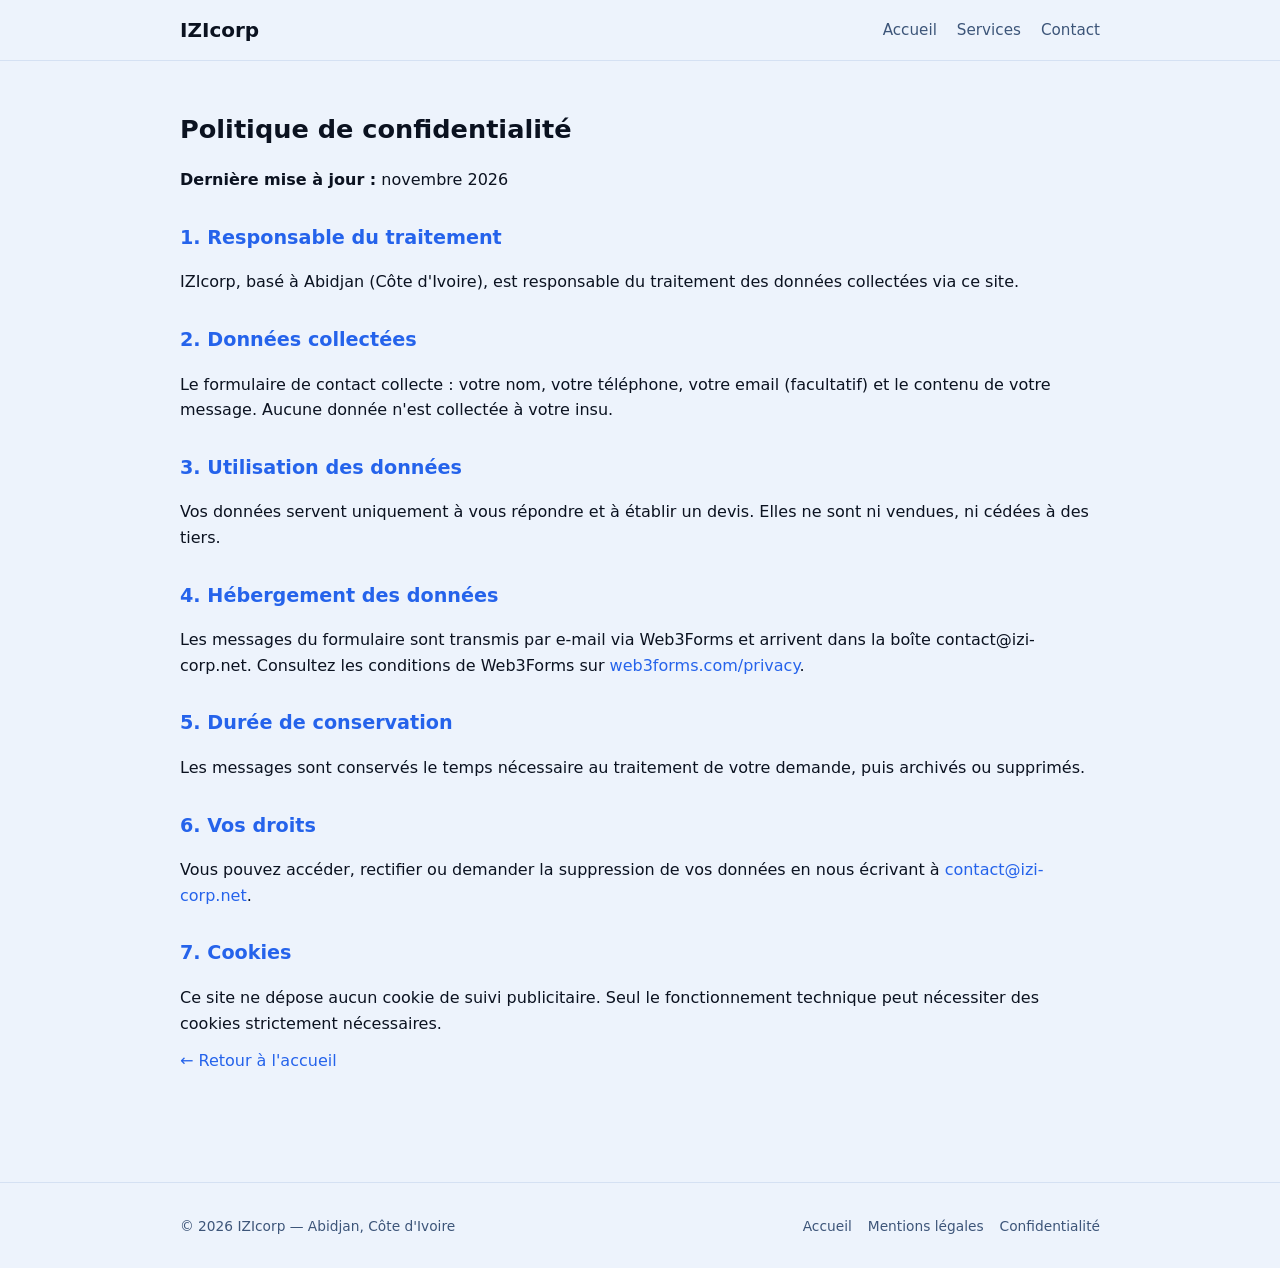
==== confidentialite.html @ 33fa0ab0 "Ajoute mentions légales et politique de confidentialité" ====
<!DOCTYPE html>
<html lang="fr">
<head>
<meta charset="utf-8">
<meta name="viewport" content="width=device-width,initial-scale=1">
<title>Confidentialité — IZIcorp</title>
<meta name="color-scheme" content="light">
<link rel="stylesheet" href="style.css">
<link rel="icon" href="IZIcorp-logo/favicon/favicon.ico" sizes="any">
</head>
<body>
<header class="site-head">
<div class="wrap row">
<a class="logo" href="/">IZIcorp</a>
<nav><a href="/">Accueil</a><a href="#services">Services</a><a href="#contact">Contact</a></nav>
</div>
</header>
<main class="wrap legal">
<h1>Politique de confidentialité</h1>
<p><strong>Dernière mise à jour :</strong> novembre 2026</p>
<h2>1. Responsable du traitement</h2>
<p>IZIcorp, basé à Abidjan (Côte d'Ivoire), est responsable du traitement des données collectées via ce site.</p>
<h2>2. Données collectées</h2>
<p>Le formulaire de contact collecte : votre nom, votre téléphone, votre email (facultatif) et le contenu de votre message. Aucune donnée n'est collectée à votre insu.</p>
<h2>3. Utilisation des données</h2>
<p>Vos données servent uniquement à vous répondre et à établir un devis. Elles ne sont ni vendues, ni cédées à des tiers.</p>
<h2>4. Hébergement des données</h2>
<p>Les messages du formulaire sont transmis par e-mail via Web3Forms et arrivent dans la boîte contact@izi-corp.net. Consultez les conditions de Web3Forms sur <a href="https://www.web3forms.com/privacy" target="_blank" rel="noopener">web3forms.com/privacy</a>.</p>
<h2>5. Durée de conservation</h2>
<p>Les messages sont conservés le temps nécessaire au traitement de votre demande, puis archivés ou supprimés.</p>
<h2>6. Vos droits</h2>
<p>Vous pouvez accéder, rectifier ou demander la suppression de vos données en nous écrivant à <a href="mailto:contact@izi-corp.net">contact@izi-corp.net</a>.</p>
<h2>7. Cookies</h2>
<p>Ce site ne dépose aucun cookie de suivi publicitaire. Seul le fonctionnement technique peut nécessiter des cookies strictement nécessaires.</p>
<p><a href="/">← Retour à l'accueil</a></p>
</main>
<footer>
<div class="wrap">
<span>© 2026 IZIcorp — Abidjan, Côte d'Ivoire</span>
<nav aria-label="Pied de page"><a href="/">Accueil</a><a href="mentions-legales.html">Mentions légales</a><a href="confidentialite.html">Confidentialité</a></nav>
</div>
</footer>
</body>
</html>
---- style.css ----
:root{
--bg:#EDF3FC;
--ink:#0B1220;
--muted:#3D5579;
--line:#D5E1F3;
--blue:#2563EB;
--teal:#14B8A6;
--night:#0B1220;
}
*{-ms-overflow-style:none;scrollbar-width:none}
html{box-sizing:border-box}
*,*:before,*:after{box-sizing:inherit}
body{margin:0;font-family:system-ui,-apple-system,Segoe UI,Roboto,sans-serif;background:var(--bg);color:var(--ink);line-height:1.6}
a{color:var(--blue);text-decoration:none}
a:hover{text-decoration:underline}
.site-head{position:sticky;top:0;z-index:40;background:rgba(237,243,252,.92);border-bottom:1px solid var(--line)}
.site-head .wrap{display:flex;align-items:center;justify-content:space-between;padding:14px 20px;max-width:960px;margin:0 auto}
.site-head .logo{font-weight:700;font-size:1.25rem;color:var(--ink);text-decoration:none}
.site-head nav a{margin-left:20px;color:var(--muted);font-size:.95rem;text-decoration:none}
.site-head nav a:hover{color:var(--blue)}
.wrap{max-width:960px;margin:0 auto;padding:0 20px}
main.legal{padding:48px 20px}
main.legal h1{font-size:1.6rem;margin-top:0;color:var(--ink)}
main.legal h2{font-size:1.2rem;color:var(--blue);margin-top:30px}
main.legal p{margin:12px 0;color:var(--ink)}
main.legal .note{font-size:.9rem;color:var(--muted);margin-top:24px}
footer{margin-top:48px;padding:30px 0;border-top:1px solid var(--line)}
footer .wrap{display:flex;justify-content:space-between;align-items:center;flex-wrap:wrap;gap:12px}
footer span{font-size:.86rem;color:var(--muted)}
footer nav a{margin-left:16px;color:var(--muted);font-size:.86rem;text-decoration:none}
footer nav a:hover{color:var(--blue)}
@media (max-width:640px){footer .wrap{flex-direction:column;align-items:flex-start}footer nav a{margin-left:0;margin-top:8px;display:block}}
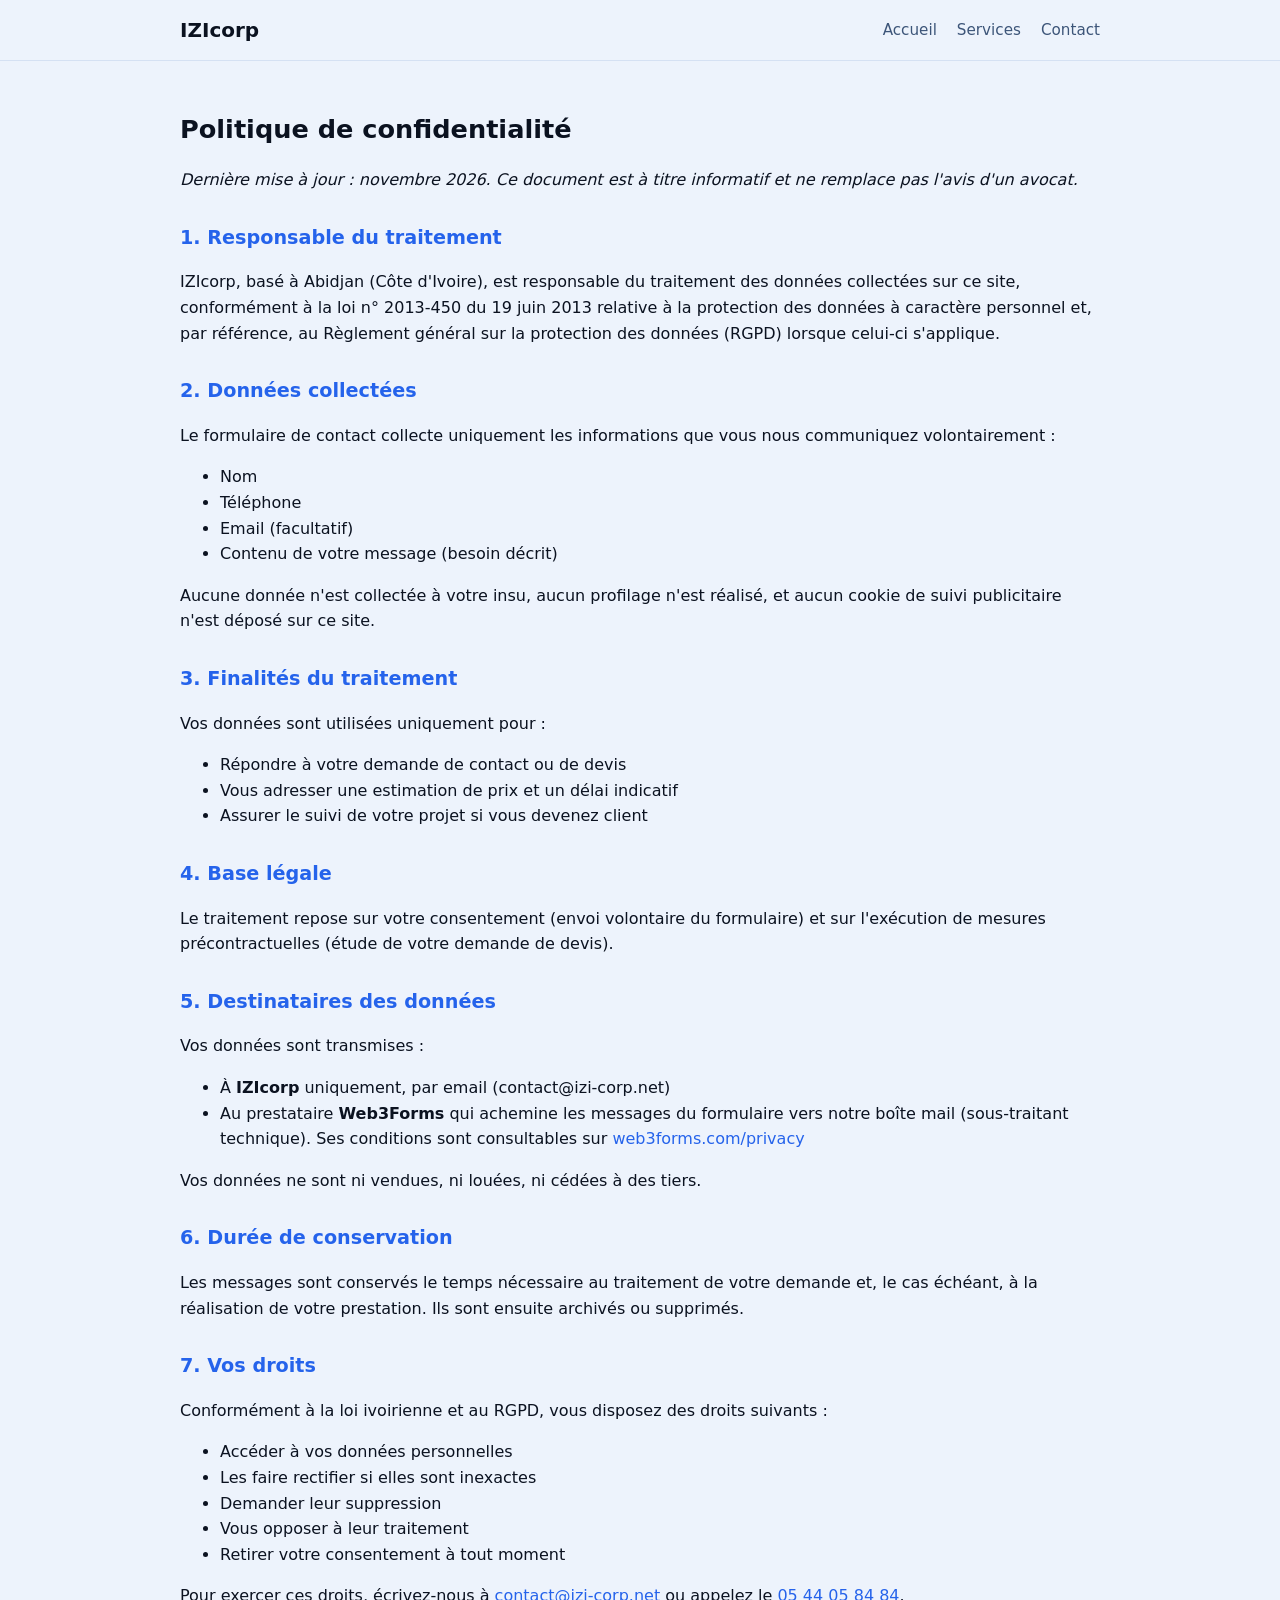
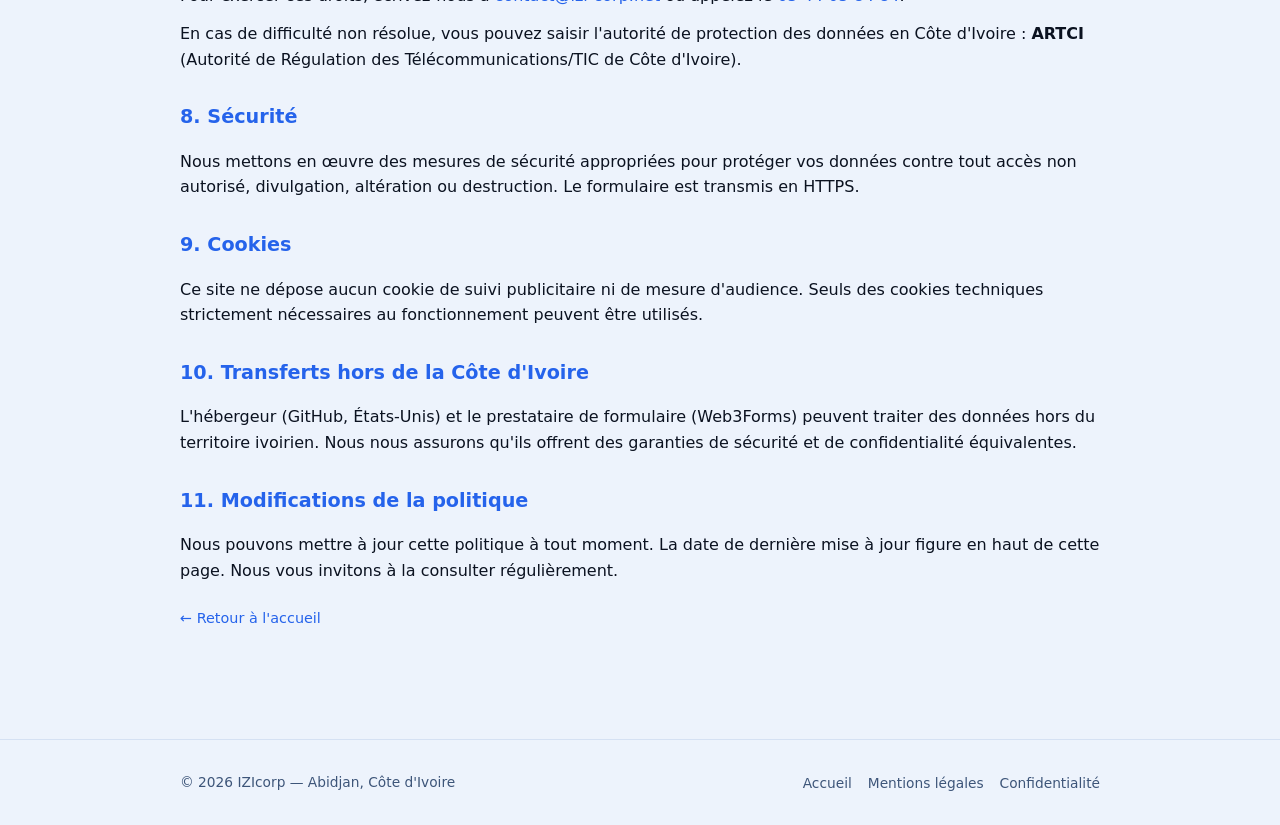
==== commit b1776ac5: "Mentions légales et confidentialité : pages complètes (LCEN, loi 2013-450 CI, RGPD)" ====
--- a/confidentialite.html
+++ b/confidentialite.html
@@ -17,22 +17,68 @@
 </header>
 <main class="wrap legal">
 <h1>Politique de confidentialité</h1>
-<p><strong>Dernière mise à jour :</strong> novembre 2026</p>
+<p><em>Dernière mise à jour : novembre 2026. Ce document est à titre informatif et ne remplace pas l'avis d'un avocat.</em></p>
+
 <h2>1. Responsable du traitement</h2>
-<p>IZIcorp, basé à Abidjan (Côte d'Ivoire), est responsable du traitement des données collectées via ce site.</p>
+<p>IZIcorp, basé à Abidjan (Côte d'Ivoire), est responsable du traitement des données collectées sur ce site, conformément à la loi n° 2013-450 du 19 juin 2013 relative à la protection des données à caractère personnel et, par référence, au Règlement général sur la protection des données (RGPD) lorsque celui-ci s'applique.</p>
+
 <h2>2. Données collectées</h2>
-<p>Le formulaire de contact collecte : votre nom, votre téléphone, votre email (facultatif) et le contenu de votre message. Aucune donnée n'est collectée à votre insu.</p>
-<h2>3. Utilisation des données</h2>
-<p>Vos données servent uniquement à vous répondre et à établir un devis. Elles ne sont ni vendues, ni cédées à des tiers.</p>
-<h2>4. Hébergement des données</h2>
-<p>Les messages du formulaire sont transmis par e-mail via Web3Forms et arrivent dans la boîte contact@izi-corp.net. Consultez les conditions de Web3Forms sur <a href="https://www.web3forms.com/privacy" target="_blank" rel="noopener">web3forms.com/privacy</a>.</p>
-<h2>5. Durée de conservation</h2>
-<p>Les messages sont conservés le temps nécessaire au traitement de votre demande, puis archivés ou supprimés.</p>
-<h2>6. Vos droits</h2>
-<p>Vous pouvez accéder, rectifier ou demander la suppression de vos données en nous écrivant à <a href="mailto:contact@izi-corp.net">contact@izi-corp.net</a>.</p>
-<h2>7. Cookies</h2>
-<p>Ce site ne dépose aucun cookie de suivi publicitaire. Seul le fonctionnement technique peut nécessiter des cookies strictement nécessaires.</p>
-<p><a href="/">← Retour à l'accueil</a></p>
+<p>Le formulaire de contact collecte uniquement les informations que vous nous communiquez volontairement :</p>
+<ul>
+<li>Nom</li>
+<li>Téléphone</li>
+<li>Email (facultatif)</li>
+<li>Contenu de votre message (besoin décrit)</li>
+</ul>
+<p>Aucune donnée n'est collectée à votre insu, aucun profilage n'est réalisé, et aucun cookie de suivi publicitaire n'est déposé sur ce site.</p>
+
+<h2>3. Finalités du traitement</h2>
+<p>Vos données sont utilisées uniquement pour :</p>
+<ul>
+<li>Répondre à votre demande de contact ou de devis</li>
+<li>Vous adresser une estimation de prix et un délai indicatif</li>
+<li>Assurer le suivi de votre projet si vous devenez client</li>
+</ul>
+
+<h2>4. Base légale</h2>
+<p>Le traitement repose sur votre consentement (envoi volontaire du formulaire) et sur l'exécution de mesures précontractuelles (étude de votre demande de devis).</p>
+
+<h2>5. Destinataires des données</h2>
+<p>Vos données sont transmises :</p>
+<ul>
+<li>À <strong>IZIcorp</strong> uniquement, par email (contact@izi-corp.net)</li>
+<li>Au prestataire <strong>Web3Forms</strong> qui achemine les messages du formulaire vers notre boîte mail (sous-traitant technique). Ses conditions sont consultables sur <a href="https://www.web3forms.com/privacy" target="_blank" rel="noopener">web3forms.com/privacy</a></li>
+</ul>
+<p>Vos données ne sont ni vendues, ni louées, ni cédées à des tiers.</p>
+
+<h2>6. Durée de conservation</h2>
+<p>Les messages sont conservés le temps nécessaire au traitement de votre demande et, le cas échéant, à la réalisation de votre prestation. Ils sont ensuite archivés ou supprimés.</p>
+
+<h2>7. Vos droits</h2>
+<p>Conformément à la loi ivoirienne et au RGPD, vous disposez des droits suivants :</p>
+<ul>
+<li>Accéder à vos données personnelles</li>
+<li>Les faire rectifier si elles sont inexactes</li>
+<li>Demander leur suppression</li>
+<li>Vous opposer à leur traitement</li>
+<li>Retirer votre consentement à tout moment</li>
+</ul>
+<p>Pour exercer ces droits, écrivez-nous à <a href="mailto:contact@izi-corp.net">contact@izi-corp.net</a> ou appelez le <a href="tel:+2250544058484">05 44 05 84 84</a>.</p>
+<p>En cas de difficulté non résolue, vous pouvez saisir l'autorité de protection des données en Côte d'Ivoire : <strong>ARTCI</strong> (Autorité de Régulation des Télécommunications/TIC de Côte d'Ivoire).</p>
+
+<h2>8. Sécurité</h2>
+<p>Nous mettons en œuvre des mesures de sécurité appropriées pour protéger vos données contre tout accès non autorisé, divulgation, altération ou destruction. Le formulaire est transmis en HTTPS.</p>
+
+<h2>9. Cookies</h2>
+<p>Ce site ne dépose aucun cookie de suivi publicitaire ni de mesure d'audience. Seuls des cookies techniques strictement nécessaires au fonctionnement peuvent être utilisés.</p>
+
+<h2>10. Transferts hors de la Côte d'Ivoire</h2>
+<p>L'hébergeur (GitHub, États-Unis) et le prestataire de formulaire (Web3Forms) peuvent traiter des données hors du territoire ivoirien. Nous nous assurons qu'ils offrent des garanties de sécurité et de confidentialité équivalentes.</p>
+
+<h2>11. Modifications de la politique</h2>
+<p>Nous pouvons mettre à jour cette politique à tout moment. La date de dernière mise à jour figure en haut de cette page. Nous vous invitons à la consulter régulièrement.</p>
+
+<p class="note"><a href="/">← Retour à l'accueil</a></p>
 </main>
 <footer>
 <div class="wrap">
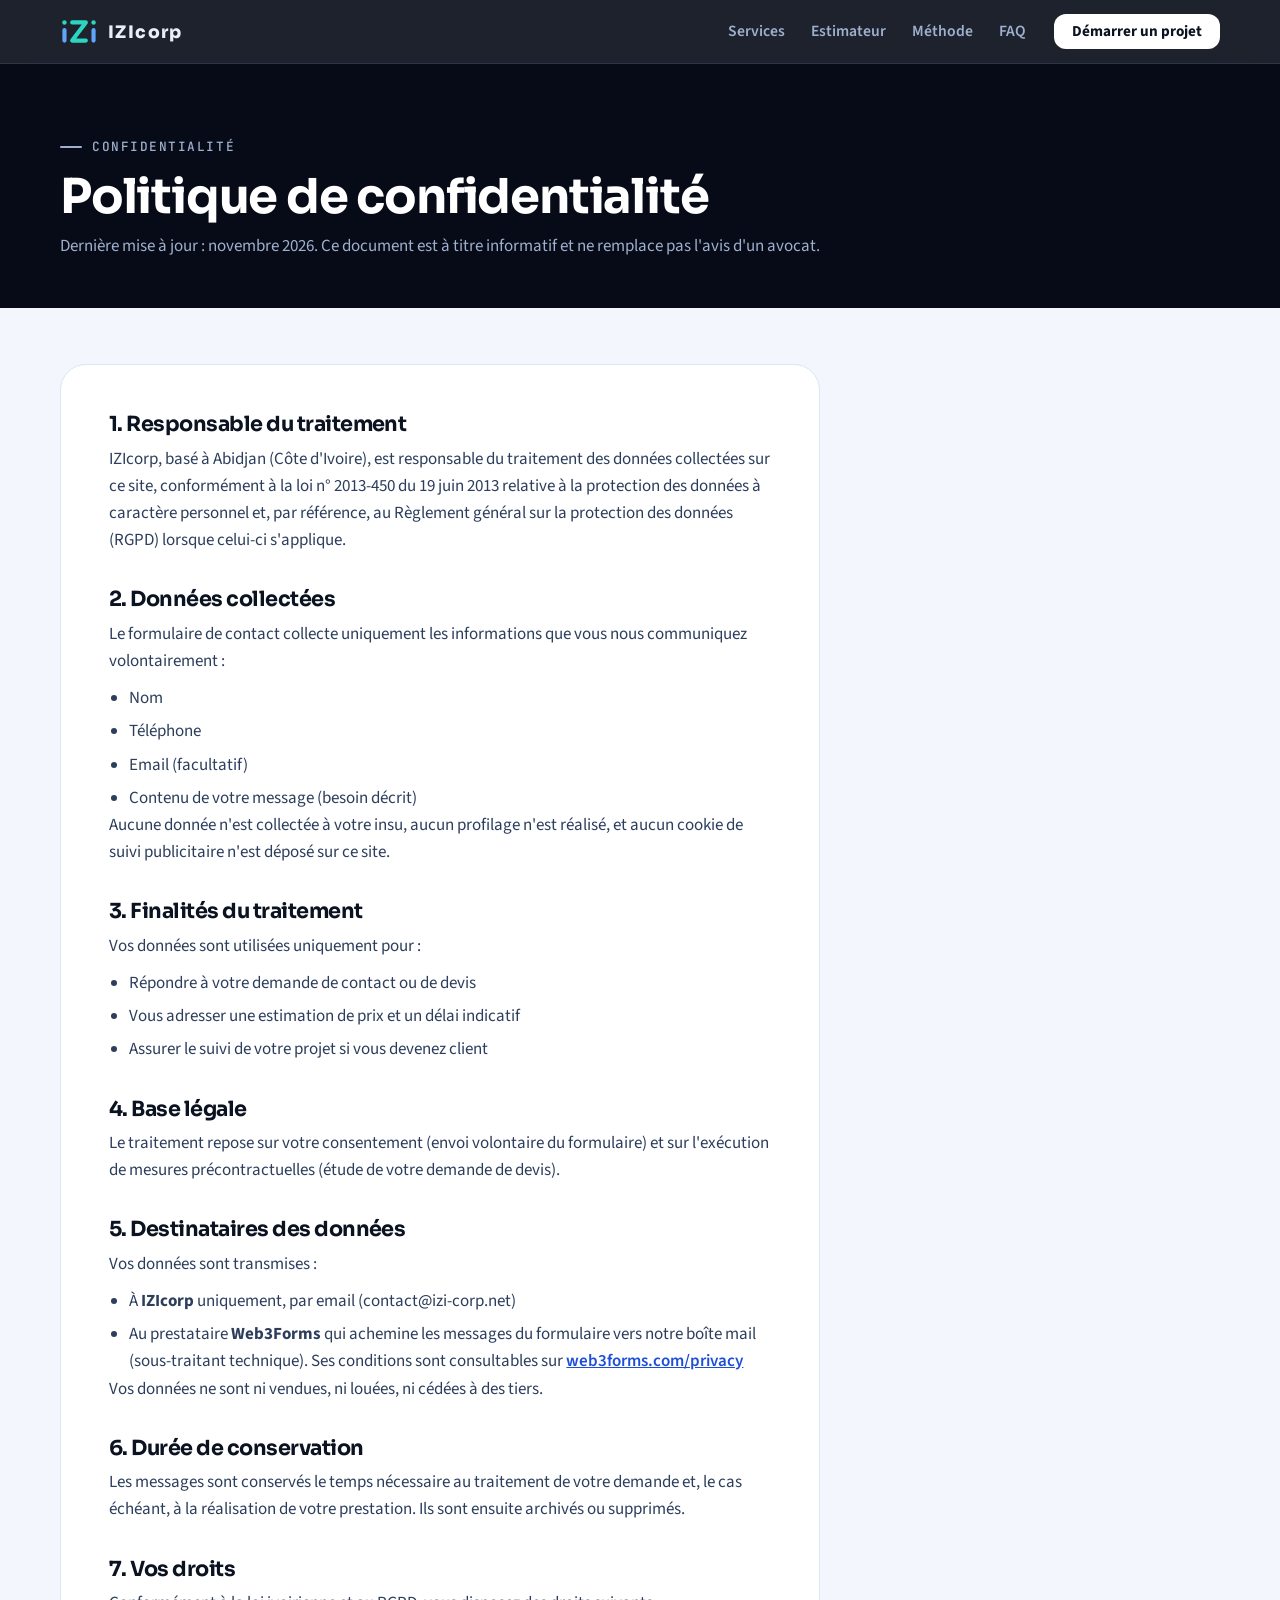
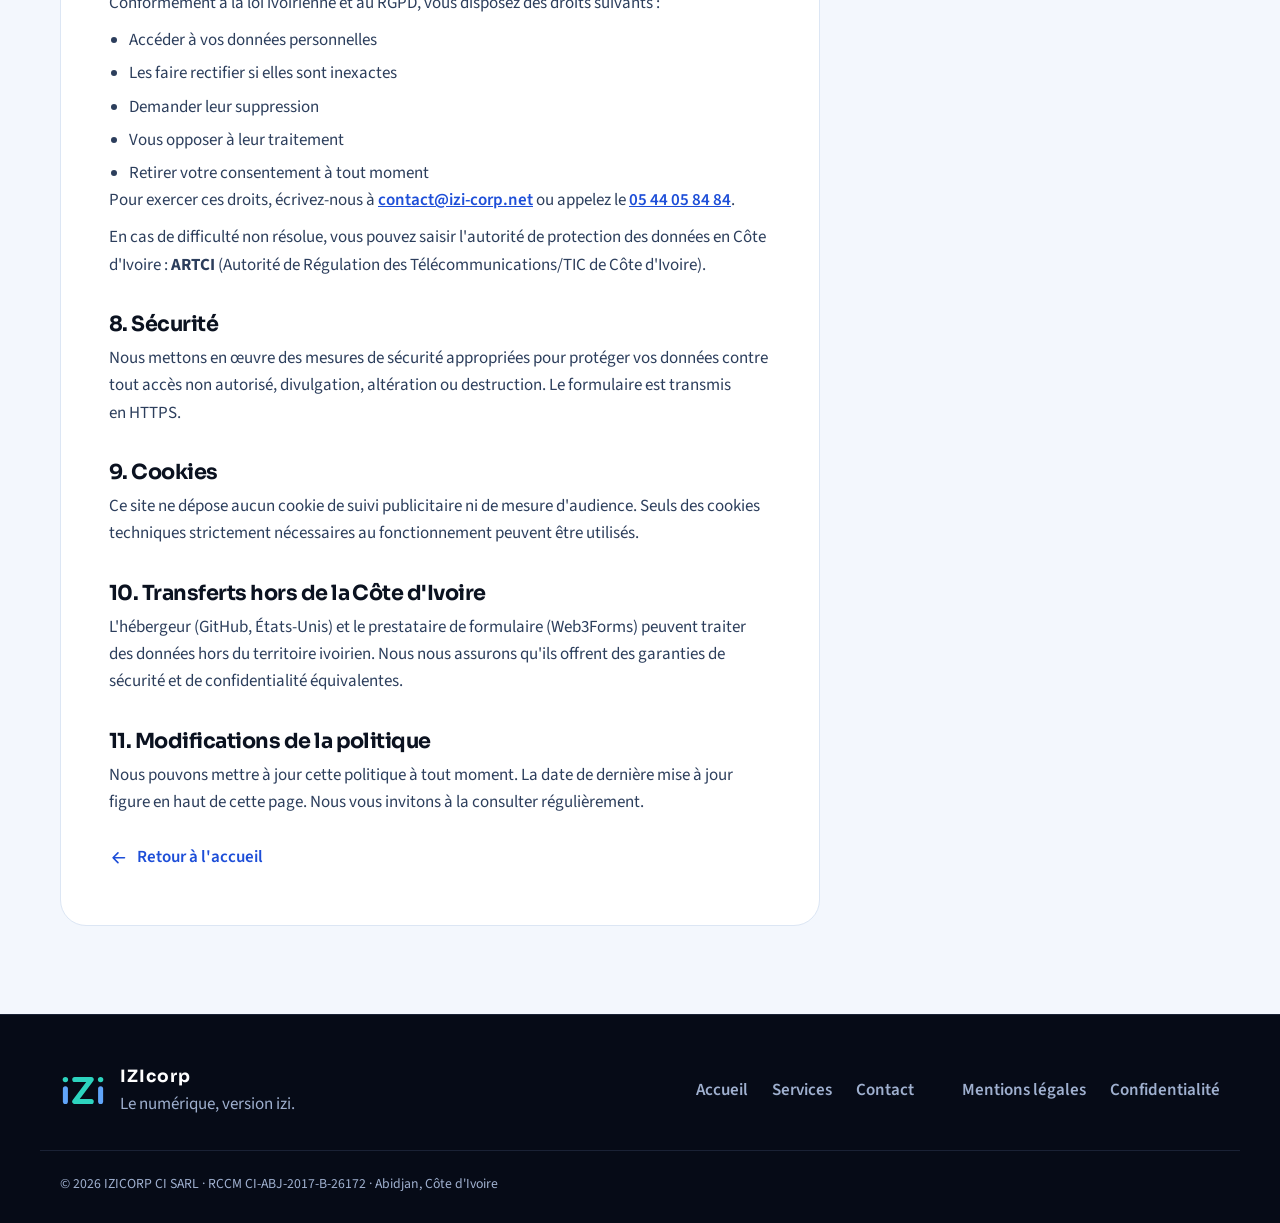
==== commit b8dfb8b1: "Refonte v2 du site vitrine IZIcorp Nouveau design (hero animé, services en mosaïque, avant/après, es" ====
--- a/confidentialite.html
+++ b/confidentialite.html
@@ -2,24 +2,33 @@
 <html lang="fr">
 <head>
 <meta charset="utf-8">
-<meta name="viewport" content="width=device-width,initial-scale=1">
-<title>Confidentialité — IZIcorp</title>
-<meta name="color-scheme" content="light">
-<link rel="stylesheet" href="style.css">
+<meta name="viewport" content="width=device-width,initial-scale=1,viewport-fit=cover">
+<title>Politique de confidentialité — IZIcorp</title>
+<meta name="description" content="Comment IZIcorp collecte, utilise et protège vos données personnelles.">
+<meta name="theme-color" content="#060B17">
 <link rel="icon" href="IZIcorp-logo/favicon/favicon.ico" sizes="any">
+<link rel="icon" href="IZIcorp-logo/favicon/favicon.svg" type="image/svg+xml">
+<link rel="apple-touch-icon" href="IZIcorp-logo/png/apple-touch-icon-180.png">
+<link rel="preconnect" href="https://fonts.googleapis.com">
+<link rel="preconnect" href="https://fonts.gstatic.com" crossorigin>
+<link rel="stylesheet" href="https://fonts.googleapis.com/css2?family=Sora:wght@600;700;800&family=Source+Sans+3:wght@400;600;700&family=JetBrains+Mono:wght@500&display=swap">
+<link rel="stylesheet" href="css/site.css">
 </head>
 <body>
+<svg width="0" height="0" style="position:absolute" aria-hidden="true"><defs><symbol id="i-arrow" viewBox="0 0 24 24"><path d="M5 12h14M13 6l6 6-6 6"/></symbol></defs></svg>
 <header class="site-head">
-<div class="wrap row">
-<a class="logo" href="/">IZIcorp</a>
-<nav><a href="/">Accueil</a><a href="#services">Services</a><a href="#contact">Contact</a></nav>
-</div>
+  <div class="wrap head-row">
+    <a class="brand" href="./" aria-label="IZIcorp, accueil"><img src="IZIcorp-logo/svg/izicorp-logo-fond-sombre.svg" alt="" width="38" height="27"><span>IZIcorp</span></a>
+    <nav class="nav" aria-label="Navigation principale"><a href="./#services">Services</a><a href="./#estimateur">Estimateur</a><a href="./#methode">Méthode</a><a href="./#faq">FAQ</a></nav>
+    <a class="btn btn-sm btn-light head-cta" href="./#contact">Démarrer un projet</a>
+    <details class="burger"><summary aria-label="Ouvrir le menu"><span></span><span></span><span></span></summary>
+      <nav class="burger-menu" aria-label="Menu mobile"><a href="./#services">Services</a><a href="./#estimateur">Estimateur</a><a href="./#methode">Méthode</a><a href="./#faq">FAQ</a><a class="btn" href="./#contact">Démarrer un projet</a></nav>
+    </details>
+  </div>
 </header>
-<main class="wrap legal">
-<h1>Politique de confidentialité</h1>
-<p><em>Dernière mise à jour : novembre 2026. Ce document est à titre informatif et ne remplace pas l'avis d'un avocat.</em></p>
-
-<h2>1. Responsable du traitement</h2>
+<main>
+<section class="legal-hero"><div class="wrap"><p class="kicker kicker-light">Confidentialité</p><h1>Politique de confidentialité</h1><p>Dernière mise à jour : novembre 2026. Ce document est à titre informatif et ne remplace pas l'avis d'un avocat.</p></div></section>
+<section class="legal"><div class="wrap"><article class="legal-body"><h2>1. Responsable du traitement</h2>
 <p>IZIcorp, basé à Abidjan (Côte d'Ivoire), est responsable du traitement des données collectées sur ce site, conformément à la loi n° 2013-450 du 19 juin 2013 relative à la protection des données à caractère personnel et, par référence, au Règlement général sur la protection des données (RGPD) lorsque celui-ci s'applique.</p>
 
 <h2>2. Données collectées</h2>
@@ -77,14 +86,16 @@
 
 <h2>11. Modifications de la politique</h2>
 <p>Nous pouvons mettre à jour cette politique à tout moment. La date de dernière mise à jour figure en haut de cette page. Nous vous invitons à la consulter régulièrement.</p>
-
-<p class="note"><a href="/">← Retour à l'accueil</a></p>
+<a class="back" href="./"><svg class="ic"><use href="#i-arrow"/></svg>Retour à l'accueil</a>
+</article></div></section>
 </main>
-<footer>
-<div class="wrap">
-<span>© 2026 IZIcorp — Abidjan, Côte d'Ivoire</span>
-<nav aria-label="Pied de page"><a href="/">Accueil</a><a href="mentions-legales.html">Mentions légales</a><a href="confidentialite.html">Confidentialité</a></nav>
-</div>
+<footer class="foot">
+  <div class="wrap foot-grid">
+    <div class="foot-brand"><img src="IZIcorp-logo/svg/izicorp-logo-fond-sombre.svg" alt="" width="46" height="33"><p><strong>IZIcorp</strong><br>Le numérique, version izi.</p></div>
+    <nav aria-label="Pied de page"><a href="./">Accueil</a><a href="./#services">Services</a><a href="./#contact">Contact</a></nav>
+    <nav aria-label="Informations légales"><a href="mentions-legales.html">Mentions légales</a><a href="confidentialite.html">Confidentialité</a></nav>
+  </div>
+  <div class="wrap foot-legal"><span>© 2026 IZICORP CI SARL · RCCM CI-ABJ-2017-B-26172 · Abidjan, Côte d'Ivoire</span></div>
 </footer>
 </body>
 </html>
--- a/css/site.css
+++ b/css/site.css
@@ -0,0 +1,399 @@
+/* IZIcorp v2 — « Nuit & lumière »
+   Hero et contact en nuit profonde (lueurs bleu/teal issues du logo),
+   corps de page clair et lisible en plein soleil. Une seule signature : l'estimateur-ticket. */
+:root{
+  --night:#060B17; --night-2:#0B1220; --night-3:#111C33; --night-line:rgba(148,178,230,.14);
+  --bg:#F3F7FD; --surface:#FFFFFF; --field:#EEF4FD; --ink:#0B1220; --muted:#465B7D; --line:#DCE6F4;
+  --blue:#2563EB; --blue-deep:#1D4ED8; --sky:#60A5FA; --teal:#14B8A6; --teal-l:#2DD4BF; --mint:#99F6E4; --teal-ink:#0B7C6E;
+  --on-night:#E8EFFB; --on-night-muted:#9FB0CF; --wa:#1FA855; --wa-deep:#178542; --warn:#F59E0B;
+  --f-display:Sora,"Segoe UI",system-ui,sans-serif;
+  --f-body:"Source Sans 3","Segoe UI",system-ui,-apple-system,sans-serif;
+  --f-mono:"JetBrains Mono",ui-monospace,"Cascadia Mono",Consolas,monospace;
+  --r-s:10px; --r-m:16px; --r-l:26px;
+  --gutter:max(20px, env(safe-area-inset-left, 0px));
+  --ease:cubic-bezier(.2,.7,.2,1);
+  color-scheme:light;
+}
+*,*::before,*::after{box-sizing:border-box}
+*{margin:0;padding:0}
+html{scroll-behavior:smooth;-webkit-text-size-adjust:100%}
+body{font-family:var(--f-body);font-size:1.0625rem;line-height:1.6;background:var(--bg);color:var(--ink);-webkit-font-smoothing:antialiased;overflow-x:hidden}
+img{max-width:100%;display:block;height:auto}
+a{color:inherit}
+h1,h2,h3{font-family:var(--f-display);letter-spacing:-.025em;line-height:1.08;text-wrap:balance}
+p{text-wrap:pretty}
+:focus-visible{outline:3px solid var(--teal-l);outline-offset:3px;border-radius:6px}
+.wrap{max-width:1200px;margin-inline:auto;padding-left:var(--gutter);padding-right:max(20px, env(safe-area-inset-right, 0px))}
+.ic{width:1.15em;height:1.15em;flex:none;fill:none;stroke:currentColor;stroke-width:2;stroke-linecap:round;stroke-linejoin:round}
+.skip{position:absolute;left:-999px;top:8px;background:var(--surface);color:var(--ink);padding:10px 16px;border-radius:8px;z-index:100}
+.skip:focus{left:12px}
+section{scroll-margin-top:72px}
+
+/* ---------- Boutons ---------- */
+.btn{display:inline-flex;align-items:center;justify-content:center;gap:10px;font:700 1rem/1 var(--f-body);padding:15px 24px;border-radius:14px;text-decoration:none;border:0;cursor:pointer;background:var(--blue);color:#fff;transition:transform .2s var(--ease),background .2s,box-shadow .2s}
+.btn .ic{transition:transform .2s var(--ease)}
+@media(hover:hover){.btn:hover{background:var(--blue-deep);transform:translateY(-2px)}.btn:hover .ic{transform:translateX(3px)}}
+.btn-sm{padding:10px 18px;font-size:.95rem;border-radius:12px}
+.btn-block{width:100%}
+.btn-light{background:#fff;color:var(--ink)}
+@media(hover:hover){.btn-light:hover{background:var(--mint);color:var(--ink)}}
+.btn-glow{background:linear-gradient(120deg,var(--blue) 0%,#1E5BF0 45%,var(--teal) 130%);box-shadow:0 12px 34px -10px rgba(37,99,235,.75),inset 0 1px 0 rgba(255,255,255,.25)}
+@media(hover:hover){.btn-glow:hover{box-shadow:0 16px 44px -10px rgba(20,184,166,.7),inset 0 1px 0 rgba(255,255,255,.3);background:linear-gradient(120deg,var(--blue-deep) 0%,var(--blue) 45%,var(--teal) 110%)}}
+.btn-wa{background:var(--wa);color:#fff}
+@media(hover:hover){.btn-wa:hover{background:var(--wa-deep)}}
+.btn-wa-ghost{background:rgba(255,255,255,.06);color:var(--on-night);border:1px solid rgba(255,255,255,.16);backdrop-filter:blur(6px)}
+.btn-wa-ghost .ic{color:#4ADE80}
+@media(hover:hover){.btn-wa-ghost:hover{background:rgba(255,255,255,.12)}}
+
+/* ---------- En-tête ---------- */
+body::before{content:"";position:fixed;inset:0 0 auto;height:env(safe-area-inset-top,0px);z-index:60;background:var(--night)}
+.site-head{position:sticky;top:env(safe-area-inset-top,0px);z-index:50;color:var(--on-night);background:rgba(6,11,23,.9);backdrop-filter:saturate(160%) blur(14px);-webkit-backdrop-filter:saturate(160%) blur(14px);border-bottom:1px solid var(--night-line)}
+.head-row{display:flex;align-items:center;gap:28px;padding-block:14px}
+.brand{display:flex;align-items:center;gap:10px;text-decoration:none;font:800 1.08rem var(--f-display);letter-spacing:.08em}
+.nav{display:flex;gap:26px;margin-left:auto;font-weight:600;font-size:.98rem}
+.nav a{text-decoration:none;color:var(--on-night-muted);position:relative;padding-block:4px;transition:color .2s}
+.nav a::after{content:"";position:absolute;left:0;right:0;bottom:-2px;height:2px;border-radius:2px;background:var(--teal-l);transform:scaleX(0);transform-origin:left;transition:transform .25s var(--ease)}
+.nav a:hover,.nav a.active{color:#fff}
+.nav a:hover::after,.nav a.active::after{transform:scaleX(1)}
+.burger{display:none;margin-left:auto;position:relative}
+.burger summary{list-style:none;cursor:pointer;width:46px;height:42px;border-radius:12px;border:1px solid rgba(255,255,255,.18);display:grid;place-content:center;gap:5px}
+.burger summary::-webkit-details-marker{display:none}
+.burger summary span{display:block;width:20px;height:2px;border-radius:2px;background:#fff;transition:transform .25s,opacity .2s}
+.burger[open] summary span:nth-child(1){transform:translateY(7px) rotate(45deg)}
+.burger[open] summary span:nth-child(2){opacity:0}
+.burger[open] summary span:nth-child(3){transform:translateY(-7px) rotate(-45deg)}
+.burger-menu{position:absolute;right:0;top:calc(100% + 10px);width:min(280px,calc(100vw - 32px));display:grid;gap:4px;padding:10px;border-radius:18px;background:var(--night-3);border:1px solid var(--night-line);box-shadow:0 30px 60px -20px rgba(0,0,0,.6)}
+.burger-menu a{padding:12px 14px;border-radius:10px;text-decoration:none;font-weight:600}
+.burger-menu a:not(.btn):hover{background:rgba(255,255,255,.06)}
+.burger-menu .btn{margin-top:6px}
+@media(max-width:940px){.nav,.head-cta{display:none}.burger{display:block}}
+
+/* ---------- Hero ---------- */
+.hero{position:relative;background:var(--night);color:var(--on-night);overflow:hidden;isolation:isolate}
+.hero-bg{position:absolute;inset:0;z-index:-1;pointer-events:none}
+.glow{position:absolute;border-radius:50%;filter:blur(80px);opacity:.55}
+.g1{width:620px;height:620px;left:-180px;top:-160px;background:radial-gradient(circle,#1D4ED8,transparent 65%);animation:drift 18s ease-in-out infinite alternate}
+.g2{width:560px;height:560px;right:-120px;top:120px;background:radial-gradient(circle,#0FA597,transparent 65%);animation:drift 22s ease-in-out infinite alternate-reverse}
+@keyframes drift{to{transform:translate(80px,60px) scale(1.12)}}
+.grid-lines{position:absolute;inset:0;background-image:linear-gradient(var(--night-line) 1px,transparent 1px),linear-gradient(90deg,var(--night-line) 1px,transparent 1px);background-size:64px 64px;-webkit-mask-image:radial-gradient(ellipse 70% 60% at 60% 35%,#000 20%,transparent 75%);mask-image:radial-gradient(ellipse 70% 60% at 60% 35%,#000 20%,transparent 75%);opacity:.7}
+.hero-z{position:absolute;right:-6%;top:50%;transform:translateY(-50%);width:min(760px,72vw);opacity:.1}
+.z-draw{stroke:var(--teal-l);stroke-dasharray:420;stroke-dashoffset:420;animation:zdraw 2.4s .3s var(--ease) forwards}
+@keyframes zdraw{to{stroke-dashoffset:0}}
+.hero-grid{display:grid;grid-template-columns:1.05fr .95fr;gap:56px;align-items:center;padding-block:clamp(56px,9vw,112px) 64px}
+.eyebrow{display:inline-flex;align-items:center;gap:10px;font:500 .8rem var(--f-mono);letter-spacing:.04em;color:var(--mint);background:rgba(45,212,191,.08);border:1px solid rgba(45,212,191,.25);padding:7px 14px;border-radius:99px}
+.eyebrow .dot{width:7px;height:7px;border-radius:50%;background:var(--teal-l);box-shadow:0 0 0 0 rgba(45,212,191,.7);animation:pulse 2s infinite}
+@keyframes pulse{70%{box-shadow:0 0 0 9px rgba(45,212,191,0)}100%{box-shadow:0 0 0 0 rgba(45,212,191,0)}}
+.hero-title{margin:22px 0 22px;font-size:clamp(2.9rem,7.4vw,5.9rem);font-weight:800;line-height:.98;letter-spacing:-.045em}
+.hero-title .w{display:block}
+.w1{color:#fff}
+.w2{background:linear-gradient(90deg,var(--sky),#93C5FD);-webkit-background-clip:text;background-clip:text;color:transparent}
+.w3{background:linear-gradient(90deg,var(--teal-l),var(--mint));-webkit-background-clip:text;background-clip:text;color:transparent}
+html.js .hero-title .w{animation:rise .9s var(--ease) both}
+html.js .w2{animation-delay:.12s!important}
+html.js .w3{animation-delay:.24s!important}
+@keyframes rise{from{opacity:0;transform:translateY(28px);filter:blur(6px)}to{opacity:1;transform:none;filter:none}}
+.hero-lead{font-size:clamp(1.08rem,1.5vw,1.25rem);color:var(--on-night-muted);max-width:40ch}
+.hero-lead strong{color:#fff}
+.hero-cta{display:flex;flex-wrap:wrap;gap:12px;margin-top:30px}
+.hero-proof{list-style:none;display:flex;flex-wrap:wrap;gap:10px 26px;margin-top:34px;color:var(--on-night-muted);font-size:.98rem}
+.hero-proof li{display:block}
+.hero-proof li::before{content:"";display:inline-block;vertical-align:middle;margin-right:9px;width:6px;height:6px;border-radius:2px;background:var(--teal-l);transform:translateY(-1px) rotate(45deg)}
+.hero-proof b{color:#fff}
+
+/* maquette animée */
+.hero-visual{perspective:1400px;min-width:0}
+.mock{position:relative;transform:rotateY(-9deg) rotateX(5deg);transform-style:preserve-3d;transition:transform .5s var(--ease);margin:10px 0 40px 30px}
+.win{background:linear-gradient(180deg,#101B31,#0C1528);border:1px solid rgba(148,178,230,.18);border-radius:20px;box-shadow:0 50px 100px -30px rgba(0,0,0,.8),0 0 0 1px rgba(255,255,255,.03) inset,0 0 80px -20px rgba(37,99,235,.45);overflow:hidden}
+.win-bar{display:flex;align-items:center;gap:7px;padding:12px 16px;border-bottom:1px solid var(--night-line)}
+.win-bar i{width:10px;height:10px;border-radius:50%;background:#2A3A5C}
+.win-bar i:first-child{background:#F87171}.win-bar i:nth-child(2){background:#FBBF24}.win-bar i:nth-child(3){background:#34D399}
+.win-bar span{margin-left:12px;font:500 .72rem var(--f-mono);color:var(--on-night-muted);background:rgba(255,255,255,.05);padding:4px 12px;border-radius:8px}
+.win-body{display:grid;grid-template-columns:52px 1fr}
+.win-side{display:grid;align-content:start;gap:14px;padding:16px 14px;border-right:1px solid var(--night-line)}
+.win-side b{width:24px;height:24px;border-radius:7px;background:linear-gradient(135deg,var(--blue),var(--teal))}
+.win-side span{width:24px;height:8px;border-radius:4px;background:#22304D}
+.win-side span.on{background:var(--sky)}
+.win-main{padding:18px 18px 20px;min-width:0}
+.win-title{font:700 .95rem var(--f-display);color:#fff;display:flex;justify-content:space-between;align-items:center}
+.win-title em{font:500 .7rem var(--f-mono);font-style:normal;color:var(--on-night-muted)}
+.kpis{display:grid;grid-template-columns:1.4fr 1fr 1fr;gap:10px;margin-top:14px}
+.kpi{background:rgba(255,255,255,.04);border:1px solid var(--night-line);border-radius:12px;padding:10px 12px;min-width:0}
+.kpi small{display:block;font-size:.68rem;color:var(--on-night-muted);white-space:nowrap}
+.kpi strong{display:block;font:700 1.05rem var(--f-display);color:#fff;font-variant-numeric:tabular-nums;white-space:nowrap;margin-top:2px}
+.kpi strong i{font:600 .62rem var(--f-body);font-style:normal;color:var(--on-night-muted)}
+.kpi em{font:600 .66rem var(--f-mono);font-style:normal}
+.kpi .up{color:var(--teal-l)}.kpi .warn{color:var(--warn)}
+.chart{display:flex;align-items:flex-end;gap:7px;height:110px;margin-top:14px;padding:12px;border-radius:12px;background:repeating-linear-gradient(0deg,transparent 0 26px,rgba(148,178,230,.08) 26px 27px)}
+.chart span{flex:1;height:var(--h);border-radius:5px 5px 2px 2px;background:linear-gradient(180deg,var(--sky),rgba(37,99,235,.35));transform-origin:bottom}
+.chart span:nth-last-child(-n+3){background:linear-gradient(180deg,var(--mint),rgba(20,184,166,.35))}
+html.js .chart span{animation:grow 1.1s var(--ease) both}
+.chart span:nth-child(2){animation-delay:.05s}.chart span:nth-child(3){animation-delay:.1s}.chart span:nth-child(4){animation-delay:.15s}.chart span:nth-child(5){animation-delay:.2s}.chart span:nth-child(6){animation-delay:.25s}.chart span:nth-child(7){animation-delay:.3s}.chart span:nth-child(8){animation-delay:.35s}.chart span:nth-child(9){animation-delay:.4s}.chart span:nth-child(10){animation-delay:.45s}.chart span:nth-child(11){animation-delay:.5s}.chart span:nth-child(12){animation-delay:.55s}
+@keyframes grow{from{transform:scaleY(.05)}}
+.rows{display:grid;gap:8px;margin-top:12px}
+.rows div{display:flex;align-items:center;gap:10px;font-size:.78rem;color:var(--on-night);padding:8px 10px;border-radius:10px;background:rgba(255,255,255,.03)}
+.rows em{margin-left:auto;font:600 .72rem var(--f-mono);font-style:normal;color:var(--teal-l)}
+.av{width:24px;height:24px;border-radius:50%;display:grid;place-items:center;font:700 .6rem var(--f-body);background:var(--blue);color:#fff}
+.av.t{background:var(--teal-ink)}
+.phone{position:absolute;left:-46px;bottom:-44px;width:172px;padding:30px 16px 18px;border-radius:30px;background:linear-gradient(180deg,#FFFFFF,#EEF4FD);color:var(--ink);text-align:center;box-shadow:0 40px 80px -24px rgba(0,0,0,.75),0 0 0 6px #18233B;transform:translateZ(60px)}
+.phone-notch{position:absolute;top:9px;left:50%;width:56px;height:8px;border-radius:8px;background:#18233B;transform:translateX(-50%)}
+.pay-ok{width:52px;height:52px;margin:0 auto 10px;border-radius:50%;display:grid;place-items:center;background:var(--teal);color:#fff;box-shadow:0 0 0 8px rgba(20,184,166,.15)}
+.pay-ok .ic{width:26px;height:26px;stroke-width:3}
+html.js .pay-ok{animation:pop .6s 1s var(--ease) both}
+@keyframes pop{from{transform:scale(0)}60%{transform:scale(1.15)}to{transform:scale(1)}}
+.pay-l{font-size:.78rem;color:var(--muted);font-weight:600}
+.pay-a{font:800 1.35rem var(--f-display);font-variant-numeric:tabular-nums;letter-spacing:-.02em}
+.pay-a span{color:var(--ink)}
+.pay-s{font-size:.68rem;color:var(--muted)}
+.pay-btn{margin-top:12px;font-size:.74rem;font-weight:700;padding:8px;border-radius:10px;background:var(--ink);color:#fff}
+.toast{position:absolute;right:-18px;top:-22px;display:flex;align-items:center;gap:10px;max-width:270px;padding:11px 16px 11px 11px;border-radius:14px;background:rgba(17,28,51,.88);backdrop-filter:blur(10px);border:1px solid rgba(148,178,230,.22);color:#fff;font-size:.84rem;font-weight:600;box-shadow:0 24px 50px -18px rgba(0,0,0,.7);transform:translateZ(80px);transition:opacity .35s,transform .35s}
+.toast.swap{opacity:0;transform:translateZ(80px) translateY(-8px)}
+.toast-ic{width:30px;height:30px;flex:none;border-radius:9px;display:grid;place-items:center;background:linear-gradient(135deg,var(--blue),var(--teal))}
+
+/* bandeau défilant */
+.ticker{border-top:1px solid var(--night-line);background:rgba(255,255,255,.02);overflow:hidden;padding-block:18px;-webkit-mask-image:linear-gradient(90deg,transparent,#000 8%,#000 92%,transparent);mask-image:linear-gradient(90deg,transparent,#000 8%,#000 92%,transparent)}
+.ticker-track{display:flex;width:max-content;animation:scroll 40s linear infinite}
+.ticker-track span{display:flex;align-items:center;gap:28px;padding-right:28px;font:600 1.05rem var(--f-display);color:var(--on-night-muted);white-space:nowrap}
+.ticker-track span::after{content:"";width:8px;height:8px;border-radius:2px;background:var(--teal);transform:rotate(45deg);opacity:.8}
+@keyframes scroll{to{transform:translateX(-50%)}}
+
+@media(max-width:980px){
+  .hero-grid{grid-template-columns:1fr;gap:40px}
+  .mock{margin:10px 8px 50px 40px;transform:none}
+  .hero-z{right:-30%;top:auto;bottom:10%}
+}
+@media(max-width:560px){
+  .mock{margin:0 0 60px 0}
+  .phone{left:-6px;bottom:-56px;width:140px;padding:26px 12px 14px;border-radius:24px}
+  .pay-a{font-size:1.1rem}
+  .toast{right:-4px;top:-30px;max-width:220px;font-size:.76rem}
+  .kpis{grid-template-columns:1fr 1fr}.kpi:nth-child(3){display:none}
+  .chart{height:86px}
+  .rows div:nth-child(2){display:none}
+  .win-body{grid-template-columns:40px 1fr}.win-side{padding:14px 9px}
+}
+
+/* ---------- Sections claires ---------- */
+.sec{padding-block:clamp(72px,10vw,128px)}
+.sec-head{max-width:760px;margin-bottom:48px}
+.kicker{display:inline-flex;align-items:center;gap:10px;font:500 .8rem var(--f-mono);text-transform:uppercase;letter-spacing:.12em;color:var(--teal-ink);margin-bottom:16px}
+.kicker::before{content:"";width:22px;height:2px;border-radius:2px;background:currentColor}
+.kicker-light{color:var(--mint)}
+.sec h2,.contact h2{font-size:clamp(2rem,4.4vw,3.4rem);font-weight:800}
+.grad{background:linear-gradient(90deg,var(--blue),var(--teal));-webkit-background-clip:text;background-clip:text;color:transparent}
+.grad-light{background:linear-gradient(90deg,var(--sky),var(--teal-l));-webkit-background-clip:text;background-clip:text;color:transparent}
+.sec-sub{margin-top:18px;color:var(--muted);font-size:1.15rem;max-width:58ch}
+.sec-sub a{color:var(--blue-deep);font-weight:700}
+
+/* révélations au défilement : visibles par défaut, animées seulement avec JS */
+html.js .reveal{opacity:0;transform:translateY(26px);transition:opacity .8s var(--ease),transform .8s var(--ease)}
+html.js .reveal.in{opacity:1;transform:none}
+
+/* bento services */
+.bento{display:grid;grid-template-columns:repeat(6,1fr);gap:18px}
+.card{position:relative;display:flex;flex-direction:column;background:var(--surface);border:1px solid var(--line);border-radius:var(--r-l);overflow:hidden;min-width:0;transition:transform .35s var(--ease),box-shadow .35s var(--ease),border-color .35s}
+.card::after{content:"";position:absolute;inset:0;pointer-events:none;border-radius:inherit;background:radial-gradient(420px circle at var(--mx,50%) var(--my,0%),rgba(37,99,235,.10),transparent 45%);opacity:0;transition:opacity .3s}
+@media(hover:hover){.card:hover{transform:translateY(-6px);box-shadow:0 30px 60px -30px rgba(11,18,32,.35);border-color:#BFD3F2}.card:hover::after{opacity:1}.card:hover figure img{transform:scale(1.06)}}
+.card figure{overflow:hidden;aspect-ratio:16/9;background:var(--field)}
+.card figure img{width:100%;height:100%;object-fit:cover;transition:transform .8s var(--ease)}
+.card-body{padding:24px 26px 28px;display:flex;flex-direction:column;gap:10px;flex:1}
+.card h3{font-size:1.45rem}
+.card p{color:var(--muted)}
+.tag{display:inline-flex;align-items:center;gap:8px;font:500 .74rem var(--f-mono);letter-spacing:.1em;text-transform:uppercase;color:var(--teal-ink)}
+.tag .ic{color:var(--blue)}
+.chips{list-style:none;display:flex;flex-wrap:wrap;gap:8px;margin-top:auto;padding-top:8px}
+.chips li{font-size:.85rem;font-weight:600;padding:5px 12px;border-radius:99px;background:var(--field);border:1px solid var(--line)}
+.c-app{grid-column:span 4;grid-row:span 2;flex-direction:row}
+.c-app figure{flex:1.15;aspect-ratio:auto}
+.c-app .card-body{flex:1;padding:34px;justify-content:center}
+.c-app .chips{margin-top:14px}
+.c-app figure img{object-position:30% 50%}
+.c-app h3{font-size:clamp(1.7rem,2.6vw,2.2rem)}
+.c-web,.c-mob{grid-column:span 2}
+.c-shop{grid-column:span 3;background:var(--night-2);border-color:var(--night-2);color:var(--on-night)}
+.c-shop p{color:var(--on-night-muted)}
+.c-shop .tag{color:var(--mint)}.c-shop .tag .ic{color:var(--sky)}
+.c-shop .chips li{background:rgba(255,255,255,.06);border-color:rgba(255,255,255,.12)}
+.c-ia{grid-column:span 3;background:linear-gradient(140deg,var(--blue),#1E40AF 60%,#0F766E);border:0;color:#fff}
+.c-ia p{color:#DCE8FF}
+.c-ia .tag{color:var(--mint)}.c-ia .tag .ic{color:#fff}
+.c-ia .chips li{background:rgba(255,255,255,.12);border-color:rgba(255,255,255,.22)}
+.c-shop figure,.c-ia figure{aspect-ratio:21/9}
+@media(max-width:1020px){
+  .bento{grid-template-columns:1fr 1fr}
+  .c-app{grid-column:1/-1;grid-row:auto;flex-direction:column}
+  .c-app figure{aspect-ratio:16/9;flex:none}
+  .c-app .card-body{padding:26px}
+  .c-web,.c-mob{grid-column:span 1}
+  .c-shop,.c-ia{grid-column:1/-1}
+}
+@media(max-width:640px){.bento{grid-template-columns:1fr}.c-web,.c-mob{grid-column:1/-1}.c-shop figure,.c-ia figure{aspect-ratio:16/9}}
+
+/* avant / après */
+.ba{background:var(--surface);border-block:1px solid var(--line)}
+.ba-grid{display:grid;grid-template-columns:.9fr 1.1fr;gap:64px;align-items:center}
+.switch{position:relative;display:inline-grid;grid-template-columns:1fr 1fr;margin-top:32px;padding:5px;border-radius:99px;background:var(--field);border:1px solid var(--line)}
+.switch button{position:relative;z-index:1;font:700 1rem var(--f-body);padding:12px 30px;border:0;background:none;border-radius:99px;cursor:pointer;color:var(--muted);transition:color .3s}
+.switch button.on{color:#fff}
+.switch-knob{position:absolute;top:5px;bottom:5px;left:5px;width:calc(50% - 5px);border-radius:99px;background:var(--ink);transition:transform .45s var(--ease),background .45s}
+.switch:has(#baAfter.on) .switch-knob{transform:translateX(100%);background:linear-gradient(120deg,var(--blue),var(--teal))}
+.ba-list{list-style:none;display:grid;gap:12px}
+.ba-list li{display:grid;position:relative;padding:20px 22px 20px 64px;border-radius:var(--r-m);border:1px solid var(--line);background:var(--bg);font-size:1.08rem;font-weight:600;min-height:72px;align-items:center;transition:background .45s,border-color .45s}
+.ba-list li::before{content:"";position:absolute;left:20px;top:50%;width:28px;height:28px;margin-top:-14px;border-radius:50%;background:#FDE2E2 url("data:image/svg+xml,%3Csvg xmlns='http://www.w3.org/2000/svg' viewBox='0 0 24 24' fill='none' stroke='%23DC2626' stroke-width='3' stroke-linecap='round'%3E%3Cpath d='M8 8l8 8M16 8l-8 8'/%3E%3C/svg%3E") center/16px no-repeat;transition:background .45s}
+.ba-list span{grid-area:1/1;transition:opacity .4s,transform .45s var(--ease)}
+.ba-list .b{color:#7A2E2E}
+.ba-list .a{color:var(--ink);opacity:0;transform:translateY(10px)}
+.ba-list[data-state=after] li{background:#E9FBF7;border-color:#A7EBDD}
+.ba-list[data-state=after] li::before{background:var(--teal) url("data:image/svg+xml,%3Csvg xmlns='http://www.w3.org/2000/svg' viewBox='0 0 24 24' fill='none' stroke='%23fff' stroke-width='3' stroke-linecap='round' stroke-linejoin='round'%3E%3Cpath d='M5 12.5l4.5 4.5L19 7.5'/%3E%3C/svg%3E") center/16px no-repeat}
+.ba-list[data-state=after] .b{opacity:0;transform:translateY(-10px)}
+.ba-list[data-state=after] .a{opacity:1;transform:none}
+.ba-list li:nth-child(2) span{transition-delay:.05s}.ba-list li:nth-child(3) span{transition-delay:.1s}.ba-list li:nth-child(4) span{transition-delay:.15s}.ba-list li:nth-child(5) span{transition-delay:.2s}
+@media(max-width:900px){.ba-grid{grid-template-columns:1fr;gap:36px}}
+
+/* estimateur */
+.estim-sec{position:relative;background:var(--blue);color:#fff;overflow:hidden;isolation:isolate}
+.estim-bg{position:absolute;inset:0;z-index:-1;background:radial-gradient(700px 500px at 0% 0%,#3B82F6,transparent 60%),radial-gradient(600px 500px at 100% 100%,#0D9488,transparent 60%),linear-gradient(135deg,#1D4ED8,#2563EB)}
+.estim-bg::after{content:"";position:absolute;inset:0;background-image:radial-gradient(rgba(255,255,255,.18) 1px,transparent 1.5px);background-size:22px 22px;-webkit-mask-image:linear-gradient(90deg,#000,transparent 60%);mask-image:linear-gradient(90deg,#000,transparent 60%)}
+.estim-grid{display:grid;grid-template-columns:.9fr 1.1fr;gap:64px;align-items:center}
+.estim-intro h2{color:#fff}
+.estim-intro p{margin-top:18px;font-size:1.15rem;color:#DCE8FF;max-width:44ch}
+.estim-points{list-style:none;display:grid;gap:10px;margin-top:28px;font-weight:600}
+.estim-points li{display:flex;align-items:center;gap:10px}
+.estim-points .ic{width:24px;height:24px;padding:4px;border-radius:50%;background:rgba(255,255,255,.18);stroke-width:3}
+.ticket{position:relative;background:var(--surface);color:var(--ink);border-radius:var(--r-l);box-shadow:0 50px 100px -40px rgba(6,11,23,.7);transform:rotate(1.2deg);transition:transform .5s var(--ease)}
+.ticket:hover{transform:rotate(0)}
+.ticket-top{padding:30px 30px 22px}
+.t-label{font:500 .76rem var(--f-mono);letter-spacing:.1em;text-transform:uppercase;color:var(--muted);margin:0 0 12px}
+.pills + .t-label{margin-top:22px}
+.pills{display:flex;flex-wrap:wrap;gap:8px}
+.pills button{display:inline-flex;align-items:center;gap:8px;font:600 .95rem var(--f-body);padding:10px 16px;border-radius:99px;border:2px solid var(--line);background:var(--field);color:var(--ink);cursor:pointer;transition:background .2s,border-color .2s,color .2s,transform .15s}
+@media(hover:hover){.pills button:not(:disabled):hover{border-color:var(--blue)}}
+.pills button:active:not(:disabled){transform:scale(.97)}
+.pills button.on{background:var(--ink);border-color:var(--ink);color:#fff}
+.pills button.on .ic{color:var(--teal-l)}
+.pills button:disabled{opacity:.4;cursor:not-allowed}
+.pills .cost{font:700 .75rem var(--f-mono);opacity:.55;letter-spacing:.05em}
+.hintline{margin-top:14px;font-size:.92rem;color:var(--muted);min-height:1.5em}
+.ticket-cut{position:relative;height:28px}
+.ticket-cut::before{content:"";position:absolute;left:28px;right:28px;top:50%;border-top:2px dashed var(--line)}
+.ticket-bottom{padding:18px 30px 30px}
+.t-row{display:flex;justify-content:space-between;gap:12px;flex-wrap:wrap;font:500 .76rem var(--f-mono);letter-spacing:.1em;text-transform:uppercase;color:var(--muted)}
+.t-delai{color:var(--teal-ink)}
+.range{margin-top:8px;font:800 clamp(1.8rem,3.6vw,2.7rem)/1.1 var(--f-display);letter-spacing:-.03em;font-variant-numeric:tabular-nums}
+.range small{font:700 1rem var(--f-body);color:var(--muted);letter-spacing:0}
+.range .sur{font-size:clamp(1.5rem,2.6vw,2rem)}
+.t-actions{display:grid;grid-template-columns:1fr 1fr;gap:10px;margin-top:22px}
+.t-actions .btn{padding:14px 16px;font-size:.95rem}
+.disclaimer{margin-top:12px;font-size:.86rem;color:var(--muted)}
+@media(max-width:980px){.estim-grid{grid-template-columns:1fr;gap:40px}.ticket{transform:none}}
+@media(max-width:520px){.t-actions{grid-template-columns:1fr}.ticket-top,.ticket-bottom{padding-left:20px;padding-right:20px}}
+
+/* méthode */
+.method-grid{display:grid;grid-template-columns:1fr 1fr;gap:72px;align-items:center}
+.method-media{position:relative}
+.method-media img{border-radius:var(--r-l);aspect-ratio:4/5;object-fit:cover;width:100%;box-shadow:0 40px 80px -40px rgba(11,18,32,.5)}
+.media-badge{position:absolute;right:-22px;bottom:36px;display:flex;align-items:center;gap:14px;padding:16px 20px;border-radius:18px;background:var(--surface);box-shadow:0 24px 50px -20px rgba(11,18,32,.35);border:1px solid var(--line)}
+.media-badge strong{font:800 2.6rem/1 var(--f-display);background:linear-gradient(135deg,var(--blue),var(--teal));-webkit-background-clip:text;background-clip:text;color:transparent}
+.media-badge span{font-weight:600;line-height:1.25;font-size:.95rem}
+.steps{list-style:none;margin-top:36px;display:grid;gap:4px;position:relative;--p:0}
+.steps::before{content:"";position:absolute;left:21px;top:22px;bottom:22px;width:2px;background:var(--line)}
+.steps::after{content:"";position:absolute;left:21px;top:22px;width:2px;height:calc((100% - 44px) * var(--p));background:linear-gradient(var(--blue),var(--teal));transition:height .2s linear}
+.steps li{display:grid;grid-template-columns:44px 1fr;gap:20px;padding:14px 0;position:relative;z-index:1}
+.s-n{width:44px;height:44px;border-radius:14px;display:grid;place-items:center;font:800 1.05rem var(--f-display);background:var(--surface);border:2px solid var(--line);color:var(--muted);transition:background .4s,color .4s,border-color .4s}
+.steps li.lit .s-n{background:var(--ink);border-color:var(--ink);color:var(--mint)}
+.steps h3{font-size:1.3rem;margin-top:8px}
+.steps p{color:var(--muted);margin-top:4px}
+@media(max-width:900px){.method-grid{grid-template-columns:1fr;gap:48px}.method-media img{aspect-ratio:16/10}.media-badge{right:12px;bottom:-24px}}
+
+/* engagements */
+.commit{background:var(--night-2);color:var(--on-night);padding-block:clamp(56px,8vw,88px)}
+.commit-grid{display:grid;grid-template-columns:repeat(4,1fr);gap:0}
+.commit-item{padding:6px 28px;border-left:1px solid var(--night-line);display:grid;gap:8px;align-content:start}
+.commit-item:first-child{border-left:0;padding-left:0}
+.commit-item strong{font:800 clamp(2.4rem,4.6vw,3.8rem)/1 var(--f-display);letter-spacing:-.04em;font-variant-numeric:tabular-nums;background:linear-gradient(180deg,#fff 30%,var(--sky));-webkit-background-clip:text;background-clip:text;color:transparent}
+.commit-item span{color:var(--on-night-muted);max-width:22ch}
+@media(max-width:820px){.commit-grid{grid-template-columns:1fr 1fr;gap:36px 0}.commit-item:nth-child(3){border-left:0;padding-left:0}}
+
+/* FAQ */
+.faq-grid{display:grid;grid-template-columns:.8fr 1.2fr;gap:64px;align-items:start}
+.faq-list{display:grid;gap:12px}
+.faq details{background:var(--surface);border:1px solid var(--line);border-radius:var(--r-m);transition:border-color .3s,box-shadow .3s}
+.faq details[open]{border-color:#BFD3F2;box-shadow:0 20px 40px -30px rgba(11,18,32,.35)}
+.faq summary{list-style:none;cursor:pointer;display:flex;justify-content:space-between;align-items:center;gap:20px;padding:20px 24px;font:700 1.12rem var(--f-display);letter-spacing:-.01em}
+.faq summary::-webkit-details-marker{display:none}
+.faq summary::after{content:"";flex:none;width:30px;height:30px;border-radius:50%;background:var(--field) url("data:image/svg+xml,%3Csvg xmlns='http://www.w3.org/2000/svg' viewBox='0 0 24 24' fill='none' stroke='%232563EB' stroke-width='2.5' stroke-linecap='round'%3E%3Cpath d='M12 6v12M6 12h12'/%3E%3C/svg%3E") center/16px no-repeat;transition:transform .3s var(--ease)}
+.faq details[open] summary::after{transform:rotate(45deg)}
+.faq details p{padding:0 24px 22px;color:var(--muted);max-width:62ch}
+@media(max-width:900px){.faq-grid{grid-template-columns:1fr;gap:32px}}
+
+/* contact */
+.contact{position:relative;background:var(--night);color:var(--on-night);padding-block:clamp(80px,11vw,136px);overflow:hidden;isolation:isolate}
+.contact-bg{position:absolute;inset:0;z-index:-1}
+.g3{width:700px;height:700px;left:50%;top:-300px;transform:translateX(-50%);background:radial-gradient(circle,#1D4ED8,transparent 65%);opacity:.5}
+.contact-grid{display:grid;grid-template-columns:1fr 1fr;gap:64px;align-items:center}
+.contact h2{color:#fff}
+.contact-copy > p{margin-top:18px;color:var(--on-night-muted);font-size:1.15rem;max-width:40ch}
+.direct{list-style:none;display:grid;gap:16px;margin:32px 0}
+.direct li{display:flex;gap:14px;align-items:center}
+.d-ic{width:44px;height:44px;flex:none;border-radius:12px;display:grid;place-items:center;background:rgba(255,255,255,.06);border:1px solid var(--night-line);color:var(--teal-l)}
+.direct small{display:block;font:500 .72rem var(--f-mono);letter-spacing:.08em;text-transform:uppercase;color:var(--on-night-muted)}
+.direct a,.direct span{color:#fff;font-weight:600;font-size:1.08rem;text-decoration:none;user-select:all}
+.direct a:hover{color:var(--mint)}
+.cform{display:grid;gap:16px;padding:32px;border-radius:var(--r-l);background:rgba(17,28,51,.75);border:1px solid rgba(148,178,230,.2);backdrop-filter:blur(10px);box-shadow:0 40px 90px -40px rgba(0,0,0,.8)}
+.f2{display:grid;grid-template-columns:1fr 1fr;gap:16px}
+.cform label{display:grid;gap:7px;font-weight:600;font-size:.95rem;color:#C9D6EE}
+.cform .lbl{display:block}
+.cform .opt{font-weight:400;color:var(--on-night-muted)}
+.cform input,.cform textarea{font:inherit;font-size:1rem;color:var(--ink);background:#fff;border:2px solid transparent;border-radius:12px;padding:13px 15px;width:100%;transition:border-color .2s,box-shadow .2s}
+.cform input:focus,.cform textarea:focus{outline:none;border-color:var(--teal-l);box-shadow:0 0 0 4px rgba(45,212,191,.25)}
+.cform input[aria-invalid=true],.cform textarea[aria-invalid=true]{border-color:#F87171}
+.cform textarea{min-height:140px;resize:vertical}
+.hp{position:absolute;left:-9999px}
+.formnote{font-size:.88rem;color:var(--on-night-muted)}
+.formnote.err{color:#FCA5A5}
+.formok{padding:12px 4px;text-align:center}
+.formok .pay-ok{margin-bottom:16px}
+.formok h3{color:#fff;font-size:1.5rem}
+.formok p{color:var(--on-night-muted);margin-top:8px}
+@media(max-width:900px){.contact-grid{grid-template-columns:1fr;gap:44px}}
+@media(max-width:520px){.f2{grid-template-columns:1fr}.cform{padding:22px}}
+
+/* pied de page */
+.foot{background:var(--night);color:var(--on-night-muted);border-top:1px solid var(--night-line);padding-block:48px 28px;padding-bottom:calc(28px + env(safe-area-inset-bottom,0px))}
+.foot-grid{display:flex;flex-wrap:wrap;gap:28px 48px;align-items:center}
+.foot-brand{display:flex;align-items:center;gap:14px;margin-right:auto}
+.foot-brand strong{color:#fff;font-family:var(--f-display);letter-spacing:.06em}
+.foot nav{display:flex;flex-wrap:wrap;gap:10px 24px}
+.foot nav a{text-decoration:none;font-weight:600}
+.foot nav a:hover{color:#fff}
+.foot-legal{margin-top:32px;padding-top:22px;border-top:1px solid var(--night-line);font-size:.86rem}
+
+/* bouton WhatsApp flottant */
+.wa-float{position:fixed;right:calc(18px + env(safe-area-inset-right,0px));bottom:calc(18px + env(safe-area-inset-bottom,0px));z-index:45;width:58px;height:58px;border-radius:50%;display:grid;place-items:center;background:var(--wa);color:#fff;box-shadow:0 14px 30px -8px rgba(31,168,85,.7);transition:transform .25s var(--ease),opacity .3s}
+.wa-float .ic{width:28px;height:28px}
+.wa-float::before{content:"";position:absolute;inset:0;border-radius:50%;border:2px solid var(--wa);animation:ring 2.6s infinite}
+@keyframes ring{from{transform:scale(1);opacity:.8}to{transform:scale(1.6);opacity:0}}
+@media(hover:hover){.wa-float:hover{transform:scale(1.08)}}
+html.js .wa-float{opacity:0;pointer-events:none;transform:translateY(20px)}
+html.js .wa-float.show{opacity:1;pointer-events:auto;transform:none}
+
+/* pages légales */
+.legal-hero{background:var(--night);color:var(--on-night);padding-block:64px 48px}
+.legal-hero h1{font-size:clamp(2rem,4.4vw,3rem);color:#fff}
+.legal-hero p{margin-top:10px;color:var(--on-night-muted)}
+.legal{padding-block:56px 88px}
+.legal-body{max-width:760px;background:var(--surface);border:1px solid var(--line);border-radius:var(--r-l);padding:clamp(24px,5vw,48px)}
+.legal-body h2{font-size:1.3rem;margin:34px 0 10px;color:var(--ink)}
+.legal-body h2:first-child{margin-top:0}
+.legal-body p,.legal-body li{color:#2C3E5C}
+.legal-body p + p{margin-top:10px}
+.legal-body ul{margin:10px 0 0 1.2em;display:grid;gap:6px}
+.legal-body a{color:var(--blue-deep);font-weight:600}
+.back{display:inline-flex;align-items:center;gap:8px;margin-top:28px;font-weight:700;color:var(--blue-deep);text-decoration:none}
+.back .ic{transform:rotate(180deg)}
+
+@media(prefers-reduced-motion:reduce){
+  *,*::before,*::after{animation-duration:.001ms!important;animation-iteration-count:1!important;transition-duration:.001ms!important;scroll-behavior:auto!important}
+  html.js .reveal{opacity:1;transform:none}
+  .ticker-track{animation:none}
+  .z-draw{stroke-dashoffset:0}
+}
